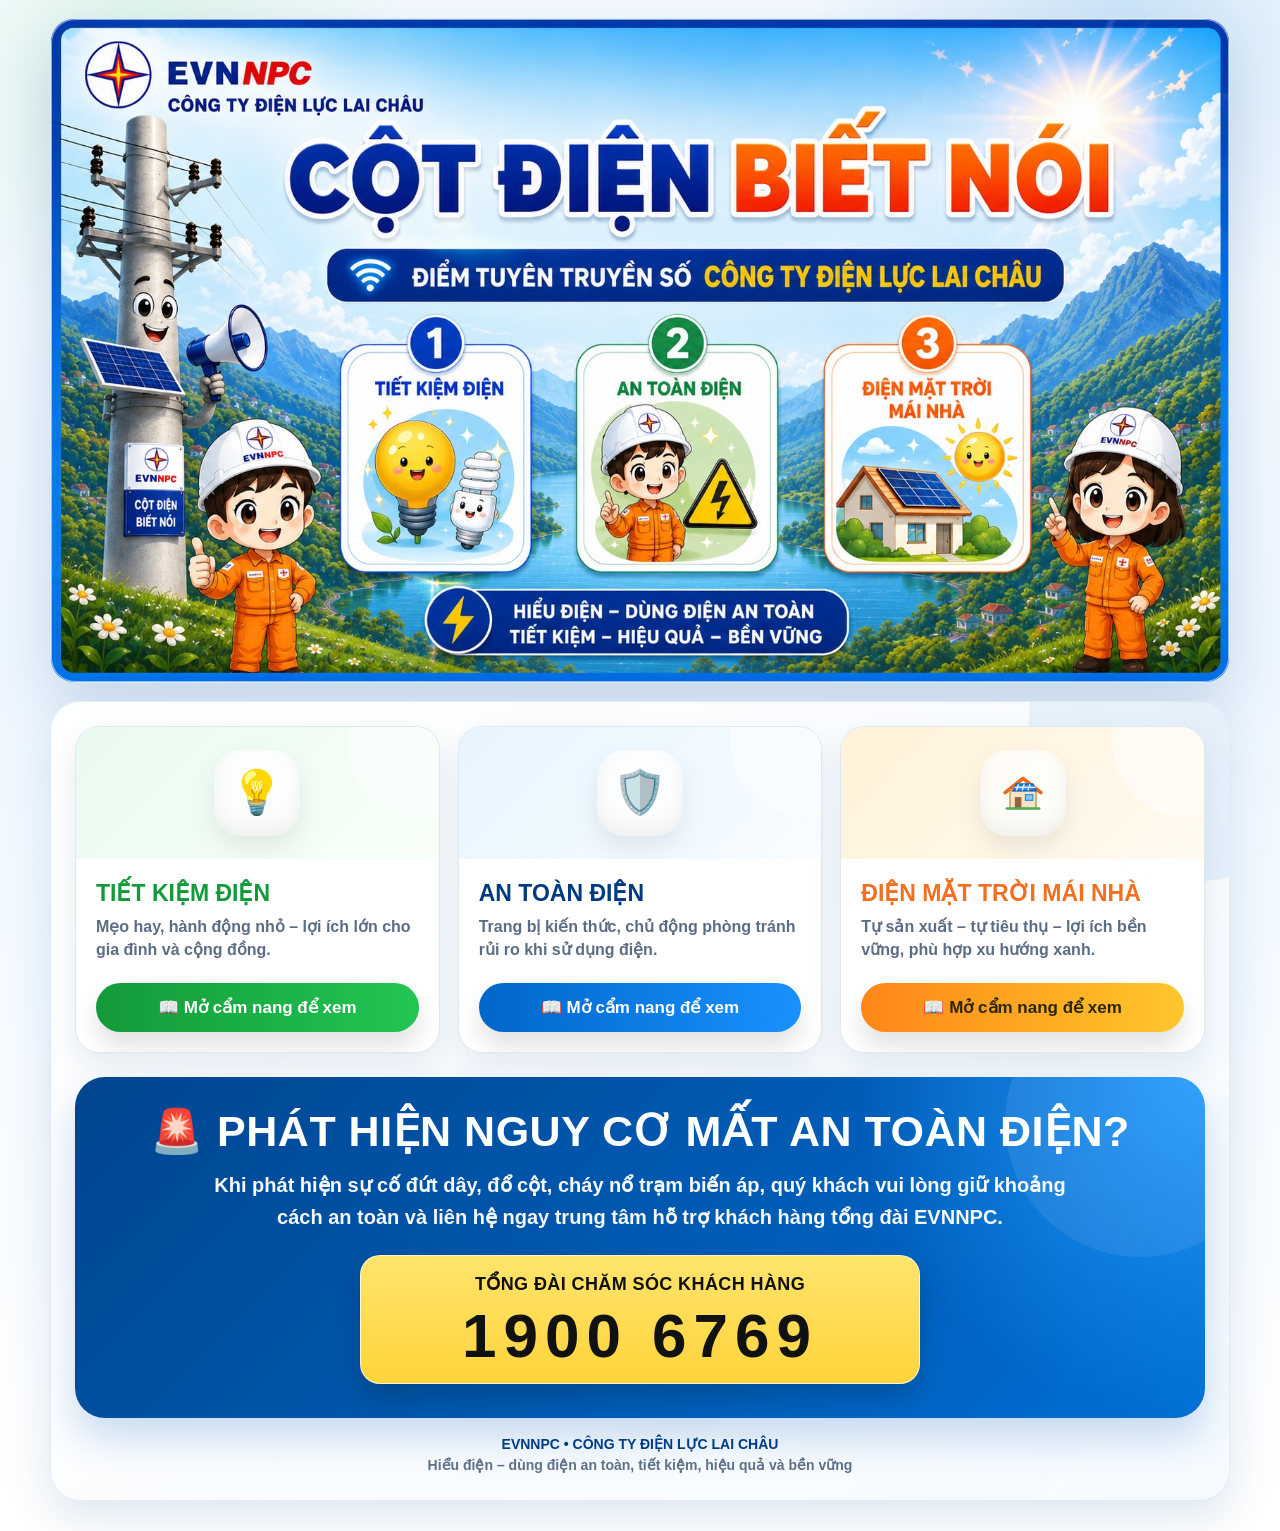
==== index.html @ 02623737 "Add files via upload" ====
<!DOCTYPE html>
<html lang="vi">
<head>
  <meta charset="UTF-8" />
  <meta name="viewport" content="width=device-width, initial-scale=1.0" />
  <title>Cột điện biết nói - Công ty Điện lực Lai Châu</title>
  <style>
    :root {
      --evn-blue: #005baa;
      --evn-blue-2: #0077d9;
      --evn-navy: #003a80;
      --green: #149a3a;
      --green-2: #22c553;
      --orange: #f36f21;
      --yellow: #ffd33d;
      --text: #17345c;
      --muted: #607089;
      --card-border: rgba(14, 78, 150, .13);
      --shadow: 0 18px 45px rgba(0, 74, 150, .13);
      --radius: 24px;
      --font-ui: "Segoe UI", Tahoma, Arial, sans-serif;
      --font-strong: Arial, "Helvetica Neue", Helvetica, sans-serif;
    }

    * { box-sizing: border-box; }

    html { scroll-behavior: smooth; }

    body {
      margin: 0;
      font-family: "Segoe UI", Roboto, "Helvetica Neue", Arial, sans-serif;
      color: var(--text);
      background:
        radial-gradient(circle at 12% 5%, rgba(35, 197, 83, .12), transparent 260px),
        radial-gradient(circle at 88% 0%, rgba(0, 119, 217, .16), transparent 320px),
        linear-gradient(180deg, #f6fbff 0%, #eef7ff 45%, #ffffff 100%);
    }

    .page {
      width: min(1180px, calc(100% - 28px));
      margin: 18px auto 30px;
    }

    .poster-shell {
      position: relative;
      border-radius: 24px;
      overflow: hidden;
      border: 1px solid rgba(0, 91, 170, .13);
      box-shadow: 0 22px 60px rgba(0, 61, 128, .18);
      background: #fff;
    }

    .poster-shell::after {
      content: "";
      position: absolute;
      inset: 0;
      pointer-events: none;
      box-shadow: inset 0 0 0 1px rgba(255,255,255,.55);
      border-radius: 24px;
    }

    .poster {
      width: 100%;
      display: block;
      aspect-ratio: 16 / 9;
      object-fit: cover;
    }

    .dashboard {
      position: relative;
      margin-top: 18px;
      padding: 24px;
      border-radius: 30px;
      background:
        linear-gradient(135deg, rgba(255,255,255,.96), rgba(244,250,255,.94)),
        radial-gradient(circle at top right, rgba(255, 211, 61, .25), transparent 280px);
      border: 1px solid rgba(0, 91, 170, .10);
      box-shadow: var(--shadow);
      overflow: hidden;
    }

    .dashboard::before {
      content: "";
      position: absolute;
      top: -140px;
      right: -120px;
      width: 320px;
      height: 320px;
      border-radius: 50%;
      background: rgba(0, 119, 217, .08);
    }

    .heading {
      position: relative;
      text-align: center;
      margin: 0 auto 22px;
      max-width: 780px;
    }

    .eyebrow {
      display: inline-flex;
      align-items: center;
      gap: 8px;
      padding: 7px 14px;
      border-radius: 999px;
      color: #fff;
      background: linear-gradient(90deg, var(--evn-navy), var(--evn-blue-2));
      font-weight: 800;
      font-size: 13px;
      letter-spacing: .4px;
      text-transform: uppercase;
      box-shadow: 0 10px 22px rgba(0, 91, 170, .18);
    }

    .heading h1 {
      margin: 12px 0 8px;
      font-size: clamp(27px, 4.2vw, 46px);
      line-height: 1.08;
      color: var(--evn-navy);
      text-transform: uppercase;
      letter-spacing: -1px;
    }

    .heading p {
      margin: 0;
      color: var(--muted);
      font-size: clamp(15px, 1.7vw, 18px);
      line-height: 1.55;
      font-weight: 600;
    }

    .cards {
      position: relative;
      display: grid;
      grid-template-columns: repeat(3, 1fr);
      gap: 18px;
      margin-top: 0;
    }

    .card {
      border: 1px solid var(--card-border);
      border-radius: var(--radius);
      background: rgba(255, 255, 255, .94);
      box-shadow: 0 14px 30px rgba(15, 70, 130, .10);
      overflow: hidden;
      min-height: 245px;
      display: flex;
      flex-direction: column;
      text-align: left;
      transition: transform .2s ease, box-shadow .2s ease, border-color .2s ease;
    }

    .card:hover {
      transform: translateY(-4px);
      box-shadow: 0 20px 36px rgba(15, 70, 130, .16);
      border-color: rgba(0, 91, 170, .22);
    }

    .card-top {
      min-height: 132px;
      display: grid;
      place-items: center;
      position: relative;
      overflow: hidden;
    }

    .card-top::after {
      content: "";
      position: absolute;
      right: -58px;
      top: -60px;
      width: 150px;
      height: 150px;
      border-radius: 50%;
      background: rgba(255,255,255,.5);
    }

    .icon {
      width: 86px;
      height: 86px;
      border-radius: 28px;
      background: rgba(255,255,255,.75);
      display: grid;
      place-items: center;
      font-size: 43px;
      box-shadow: inset 0 -10px 18px rgba(0,0,0,.05), 0 12px 26px rgba(0,0,0,.08);
      position: relative;
      z-index: 1;
    }

    .icon svg {
      width: 52px;
      height: 52px;
      display: block;
    }

    .card-body {
      padding: 21px 20px 20px;
      display: flex;
      flex-direction: column;
      flex: 1;
    }

    .card h2 {
      margin: 0 0 9px;
      font-size: 23px;
      line-height: 1.15;
      text-transform: uppercase;
      letter-spacing: 0;
    }

    .card p {
      margin: 0;
      color: #5b6d84;
      font-size: 16px;
      line-height: 1.45;
      font-weight: 600;
      flex: 1;
    }

    .open-btn {
      width: 100%;
      border: 0;
      margin-top: 22px;
      padding: 14px 16px;
      border-radius: 999px;
      color: #fff;
      cursor: pointer;
      font-size: 17px;
      font-weight: 800;
      font-family: var(--font-strong);
      letter-spacing: 0;
      display: inline-flex;
      justify-content: center;
      align-items: center;
      gap: 10px;
      box-shadow: 0 14px 24px rgba(0,0,0,.12);
      text-rendering: optimizeLegibility;
    }

    .saving .card-top { background: linear-gradient(135deg, #e9faef, #f8fff9); }
    .saving h2 { color: var(--green); }
    .saving .open-btn { background: linear-gradient(90deg, var(--green), var(--green-2)); }

    .safety .card-top { background: linear-gradient(135deg, #e7f5ff, #f8fcff); }
    .safety h2 { color: var(--evn-navy); }
    .safety .open-btn { background: linear-gradient(90deg, #0066c9, #1a91ff); }

    .solar .card-top { background: linear-gradient(135deg, #fff2d8, #fffaf0); }
    .solar h2 { color: var(--orange); }
    .solar .open-btn { background: linear-gradient(90deg, #ff8618, #ffc72c); color: #2b2700; }

    .hotline {
      position: relative;
      margin-top: 24px;
      padding: 30px 22px 34px;
      border-radius: 30px;
      overflow: hidden;
      color: #fff;
      text-align: center;
      background:
        radial-gradient(circle at right top, rgba(35, 156, 255, .95), transparent 350px),
        linear-gradient(135deg, #00458f 0%, #006ed4 100%);
      box-shadow: 0 20px 38px rgba(0, 87, 174, .20);
    }

    .hotline::before {
      content: "";
      position: absolute;
      width: 270px;
      height: 270px;
      border-radius: 50%;
      right: -70px;
      top: -90px;
      background: rgba(255,255,255,.08);
    }

    .hotline h2 {
      position: relative;
      margin: 0 0 12px;
      font-size: clamp(27px, 4vw, 43px);
      line-height: 1.15;
      text-transform: uppercase;
      letter-spacing: .5px;
    }

    .hotline p {
      position: relative;
      max-width: 870px;
      margin: 0 auto 22px;
      font-size: clamp(16px, 1.9vw, 20px);
      line-height: 1.6;
      font-weight: 700;
      opacity: .96;
    }

    .phone-box {
      position: relative;
      width: min(560px, 100%);
      margin: 0 auto;
      display: block;
      text-decoration: none;
      color: #111;
      background: linear-gradient(180deg, #ffe46c, #ffd43b);
      border: 1px solid rgba(255,255,255,.7);
      border-radius: 20px;
      padding: 17px 22px 16px;
      box-shadow: 0 14px 28px rgba(0,0,0,.18);
    }

    .phone-box span {
      display: block;
      font-weight: 800;
      font-family: var(--font-strong);
      text-transform: uppercase;
      font-size: 18px;
      letter-spacing: .4px;
      margin-bottom: 10px;
      line-height: 1.25;
    }

    .phone-box strong {
      display: block;
      font-size: clamp(39px, 6.5vw, 62px);
      line-height: 1;
      letter-spacing: 7px;
      font-weight: 900;
      font-family: var(--font-strong);
    }

    .footer {
      margin-top: 16px;
      text-align: center;
      color: #5f7188;
      font-size: 14px;
      line-height: 1.5;
      font-weight: 700;
    }

    .footer strong { color: var(--evn-navy); }

    @media (max-width: 900px) {
      .cards { grid-template-columns: 1fr; }
      .card { min-height: unset; }
      .card-top { min-height: 112px; }
      .card-body { padding: 18px; }
      .dashboard { padding: 18px; }
    }

    @media (max-width: 520px) {
      .page { width: min(100% - 18px, 1180px); margin-top: 9px; }
      .poster-shell { border-radius: 18px; }
      .poster-shell::after { border-radius: 18px; }
      .dashboard { margin-top: 12px; padding: 14px; border-radius: 22px; }
      .heading { margin-bottom: 16px; }
      .eyebrow { font-size: 11px; }
      .card { border-radius: 20px; }
      .icon { width: 74px; height: 74px; border-radius: 24px; font-size: 36px; }
      .card h2 { font-size: 20px; }
      .card p { font-size: 15px; }
      .hotline { padding: 24px 14px 26px; border-radius: 22px; }
      .phone-box strong { letter-spacing: 4px; }
    }
  </style>
</head>
<body>
  <main class="page">
    <section class="poster-shell" aria-label="Poster Cột điện biết nói">
      <img class="poster" src="[data-uri]" alt="Poster Cột điện biết nói - EVNNPC Công ty Điện lực Lai Châu" />
    </section>

    <section class="dashboard">
      <div class="cards">
        <article class="card saving">
          <div class="card-top"><div class="icon">💡</div></div>
          <div class="card-body">
            <h2>Tiết kiệm điện</h2>
            <p>Mẹo hay, hành động nhỏ – lợi ích lớn cho gia đình và cộng đồng.</p>
            <button class="open-btn" type="button" onclick="openFolder('tietkiem')">📖 Mở cẩm nang để xem</button>
          </div>
        </article>

        <article class="card safety">
          <div class="card-top"><div class="icon">🛡️</div></div>
          <div class="card-body">
            <h2>An toàn điện</h2>
            <p>Trang bị kiến thức, chủ động phòng tránh rủi ro khi sử dụng điện.</p>
            <button class="open-btn" type="button" onclick="openFolder('antoan')">📖 Mở cẩm nang để xem</button>
          </div>
        </article>

        <article class="card solar">
          <div class="card-top"><div class="icon" aria-hidden="true">
            <svg viewBox="0 0 64 64" role="img" aria-label="Ngôi nhà">
              <path d="M10 31.5 32 14l22 17.5" fill="none" stroke="#EA6B1F" stroke-width="4.5" stroke-linecap="round" stroke-linejoin="round"/>
              <path d="M16 29h32v22H16z" fill="#F7E3C6" stroke="#D79B5A" stroke-width="2" rx="2"/>
              <path d="M22 37h8v14h-8z" fill="#9B6238"/>
              <path d="M35 34h9v7h-9z" fill="#83C8FF" stroke="#3E8ED0" stroke-width="1.5"/>
              <path d="M24 21h20l4 8H20z" fill="#2F89F5" stroke="#1565C0" stroke-width="2"/>
              <g stroke="#D9EEFF" stroke-width="1.8">
                <line x1="26.5" y1="21" x2="24" y2="29"/>
                <line x1="33.5" y1="21" x2="31" y2="29"/>
                <line x1="40.5" y1="21" x2="38" y2="29"/>
                <line x1="21.5" y1="25" x2="47.5" y2="25"/>
              </g>
              <path d="M12 51h40" fill="none" stroke="#4CAF50" stroke-width="3" stroke-linecap="round"/>
            </svg>
          </div></div>
          <div class="card-body">
            <h2>Điện mặt trời mái nhà</h2>
            <p>Tự sản xuất – tự tiêu thụ – lợi ích bền vững, phù hợp xu hướng xanh.</p>
            <button class="open-btn" type="button" onclick="openFolder('mattroi')">📖 Mở cẩm nang để xem</button>
          </div>
        </article>
      </div>

      <section class="hotline" aria-label="Thông tin báo sự cố mất an toàn điện">
        <h2>🚨 Phát hiện nguy cơ mất an toàn điện?</h2>
        <p>Khi phát hiện sự cố đứt dây, đổ cột, cháy nổ trạm biến áp, quý khách vui lòng giữ khoảng cách an toàn và liên hệ ngay trung tâm hỗ trợ khách hàng tổng đài EVNNPC.</p>
        <a class="phone-box" href="tel:19006769" aria-label="Gọi tổng đài chăm sóc khách hàng 1900 6769">
          <span>Tổng đài chăm sóc khách hàng</span>
          <strong>1900 6769</strong>
        </a>
      </section>

      <div class="footer">
        <strong>EVNNPC • CÔNG TY ĐIỆN LỰC LAI CHÂU</strong><br />
        Hiểu điện – dùng điện an toàn, tiết kiệm, hiệu quả và bền vững
      </div>
    </section>
  </main>

  <script>
    const FOLDER_LINKS = {
      // Cẩm nang tiết kiệm điện
      tietkiem: "https://drive.google.com/drive/folders/1QVQDiTsxFUwxebDkpahVUg3ZFw4jDV5K?usp=sharing",
      // Cẩm nang an toàn điện
      antoan: "https://drive.google.com/drive/folders/1utMZHKBLcGWGC1r0pcp2ku6f-TtNDwLL?usp=sharing",
      // Cẩm nang điện mặt trời mái nhà
      mattroi: "https://drive.google.com/drive/folders/1nL00abPiMwqk_E2_p8Xc3EbnR1nwpLs-?usp=sharing"
    };

    function openFolder(type) {
      const link = FOLDER_LINKS[type];
      if (!link) {
        alert("Chưa cập nhật link folder cho mục này. Hãy dán link Google Drive vào phần FOLDER_LINKS ở cuối file HTML.");
        return;
      }
      window.open(link, "_blank", "noopener,noreferrer");
    }
  </script>
</body>
</html>
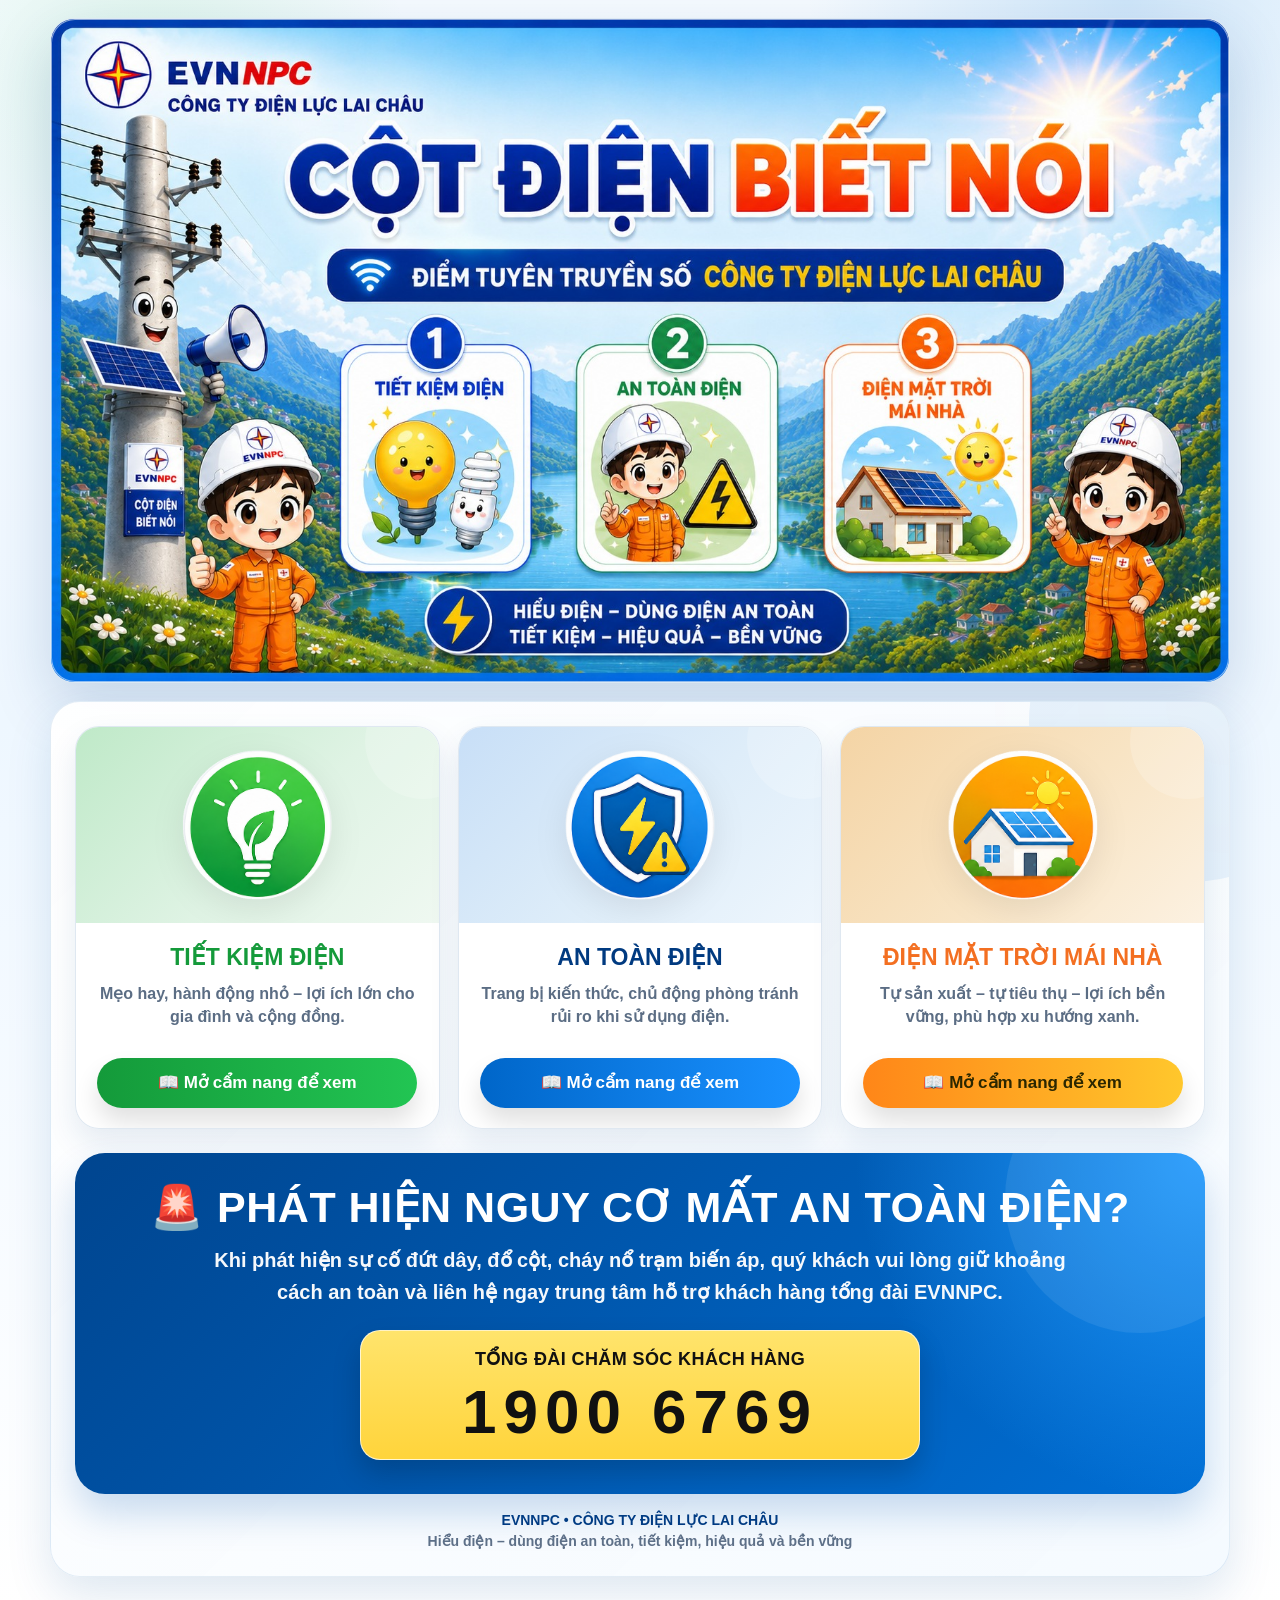
==== commit a7f5fe71: "Add files via upload" ====
--- a/index.html
+++ b/index.html
@@ -1,10 +1,11 @@
 <!DOCTYPE html>
+
 <html lang="vi">
 <head>
-  <meta charset="UTF-8" />
-  <meta name="viewport" content="width=device-width, initial-scale=1.0" />
-  <title>Cột điện biết nói - Công ty Điện lực Lai Châu</title>
-  <style>
+<meta charset="utf-8"/>
+<meta content="width=device-width, initial-scale=1.0" name="viewport"/>
+<title>Cột điện biết nói - Công ty Điện lực Lai Châu</title>
+<style>
     :root {
       --evn-blue: #005baa;
       --evn-blue-2: #0077d9;
@@ -24,10 +25,11 @@
 
     * { box-sizing: border-box; }
 
-    html { scroll-behavior: smooth; }
+    html { scroll-behavior: smooth; overflow-x: hidden; }
 
     body {
       margin: 0;
+      overflow-x: hidden;
       font-family: "Segoe UI", Roboto, "Helvetica Neue", Arial, sans-serif;
       color: var(--text);
       background:
@@ -157,11 +159,12 @@
     }
 
     .card-top {
-      min-height: 132px;
+      min-height: 146px;
       display: grid;
       place-items: center;
       position: relative;
       overflow: hidden;
+      padding: 16px;
     }
 
     .card-top::after {
@@ -172,26 +175,30 @@
       width: 150px;
       height: 150px;
       border-radius: 50%;
-      background: rgba(255,255,255,.5);
+      background: rgba(255,255,255,.36);
     }
 
     .icon {
-      width: 86px;
-      height: 86px;
-      border-radius: 28px;
-      background: rgba(255,255,255,.75);
+      width: 132px;
+      height: 132px;
       display: grid;
       place-items: center;
-      font-size: 43px;
-      box-shadow: inset 0 -10px 18px rgba(0,0,0,.05), 0 12px 26px rgba(0,0,0,.08);
       position: relative;
       z-index: 1;
-    }
-
-    .icon svg {
-      width: 52px;
-      height: 52px;
+      border-radius: 32px;
+      overflow: visible;
+    }
+
+    .icon img {
+      width: 100%;
+      height: 100%;
+      object-fit: contain;
+      object-position: center center;
       display: block;
+      border-radius: 26px;
+      transform: scale(.91);
+      transform-origin: center center;
+      filter: drop-shadow(0 10px 18px rgba(0,0,0,.10));
     }
 
     .card-body {
@@ -199,14 +206,16 @@
       display: flex;
       flex-direction: column;
       flex: 1;
+      gap: 8px;
     }
 
     .card h2 {
-      margin: 0 0 9px;
+      margin: 0 0 4px;
       font-size: 23px;
       line-height: 1.15;
       text-transform: uppercase;
       letter-spacing: 0;
+      text-wrap: balance;
     }
 
     .card p {
@@ -216,6 +225,7 @@
       line-height: 1.45;
       font-weight: 600;
       flex: 1;
+      text-wrap: pretty;
     }
 
     .open-btn {
@@ -238,15 +248,15 @@
       text-rendering: optimizeLegibility;
     }
 
-    .saving .card-top { background: linear-gradient(135deg, #e9faef, #f8fff9); }
+    .saving .card-top { background: linear-gradient(135deg, #d9f4df, #eefbf2); }
     .saving h2 { color: var(--green); }
     .saving .open-btn { background: linear-gradient(90deg, var(--green), var(--green-2)); }
 
-    .safety .card-top { background: linear-gradient(135deg, #e7f5ff, #f8fcff); }
+    .safety .card-top { background: linear-gradient(135deg, #d8efff, #edf8ff); }
     .safety h2 { color: var(--evn-navy); }
     .safety .open-btn { background: linear-gradient(90deg, #0066c9, #1a91ff); }
 
-    .solar .card-top { background: linear-gradient(135deg, #fff2d8, #fffaf0); }
+    .solar .card-top { background: linear-gradient(135deg, #ffe4b8, #fff3dc); }
     .solar h2 { color: var(--orange); }
     .solar .open-btn { background: linear-gradient(90deg, #ff8618, #ffc72c); color: #2b2700; }
 
@@ -340,104 +350,616 @@
     .footer strong { color: var(--evn-navy); }
 
     @media (max-width: 900px) {
-      .cards { grid-template-columns: 1fr; }
-      .card { min-height: unset; }
-      .card-top { min-height: 112px; }
-      .card-body { padding: 18px; }
+      .cards {
+        grid-template-columns: 1fr;
+        gap: 14px;
+      }
+      .card {
+        min-height: unset;
+        border-radius: 22px;
+      }
+      .card-top {
+        min-height: 138px;
+        padding: 12px 16px 6px;
+      }
+      .card-body {
+        padding: 18px 18px 20px;
+        align-items: center;
+        text-align: center;
+      }
+      .card h2 {
+        width: 100%;
+        font-size: 22px;
+      }
+      .card p {
+        width: 100%;
+        max-width: 430px;
+        font-size: 15px;
+        line-height: 1.5;
+      }
+      .open-btn {
+        width: auto;
+        min-width: min(100%, 280px);
+        margin-top: 16px;
+        padding: 13px 24px;
+      }
       .dashboard { padding: 18px; }
     }
 
     @media (max-width: 520px) {
-      .page { width: min(100% - 18px, 1180px); margin-top: 9px; }
+      .page { width: min(100% - 16px, 1180px); margin-top: 9px; }
       .poster-shell { border-radius: 18px; }
       .poster-shell::after { border-radius: 18px; }
-      .dashboard { margin-top: 12px; padding: 14px; border-radius: 22px; }
+      .dashboard { margin-top: 12px; padding: 14px 12px; border-radius: 22px; }
       .heading { margin-bottom: 16px; }
       .eyebrow { font-size: 11px; }
-      .card { border-radius: 20px; }
-      .icon { width: 74px; height: 74px; border-radius: 24px; font-size: 36px; }
-      .card h2 { font-size: 20px; }
-      .card p { font-size: 15px; }
+      .cards { gap: 12px; }
+      .card { border-radius: 18px; }
+      .card-top { min-height: 126px; padding: 10px 12px 4px; }
+      .icon { width: 96px; height: 96px; border-radius: 24px; }
+      .icon img { border-radius: 24px; }
+      .card-body { padding: 16px 14px 18px; }
+      .card h2 { font-size: clamp(18px, 6vw, 21px); }
+      .card p { font-size: 14px; }
+      .open-btn {
+        width: 100%;
+        min-width: 0;
+        max-width: 320px;
+        font-size: 16px;
+      }
       .hotline { padding: 24px 14px 26px; border-radius: 22px; }
       .phone-box strong { letter-spacing: 4px; }
     }
-  </style>
+  
+
+    /* Căn chỉnh lại cụm 3 thẻ nội dung để hiển thị cân đối trên điện thoại */
+    html, body {
+      width: 100%;
+      max-width: 100%;
+      overflow-x: hidden;
+    }
+
+    .cards, .card, .card-top, .card-body, .open-btn {
+      min-width: 0;
+      max-width: 100%;
+    }
+
+    .card {
+      isolation: isolate;
+    }
+
+    .card-top {
+      padding: 18px 12px 12px;
+    }
+
+    .card-body {
+      align-items: center;
+      text-align: center;
+    }
+
+    .card h2,
+    .card p {
+      width: 100%;
+      text-align: center;
+      overflow-wrap: break-word;
+      word-break: normal;
+      hyphens: auto;
+    }
+
+    .open-btn {
+      max-width: 320px;
+      margin-left: auto;
+      margin-right: auto;
+      white-space: normal;
+      line-height: 1.25;
+    }
+
+    @media (max-width: 900px) {
+      .cards {
+        grid-template-columns: 1fr;
+        gap: 20px;
+      }
+
+      .card {
+        width: 100%;
+        border-radius: 24px;
+        text-align: center;
+      }
+
+      .card-top {
+        min-height: 154px;
+        display: flex;
+        align-items: center;
+        justify-content: center;
+      }
+
+      .icon {
+        width: 122px;
+        height: 122px;
+        border-radius: 30px;
+      }
+
+      .icon img {
+        border-radius: 30px;
+      }
+
+      .card-body {
+        padding: 20px 18px 18px;
+      }
+
+      .card h2 {
+        margin-bottom: 10px;
+        font-size: 22px;
+        line-height: 1.22;
+        letter-spacing: .3px;
+      }
+
+      .card p {
+        max-width: 34rem;
+        margin-left: auto;
+        margin-right: auto;
+        font-size: 15.5px;
+        line-height: 1.55;
+      }
+
+      .open-btn {
+        min-height: 52px;
+        margin-top: 20px;
+        padding: 14px 18px;
+      }
+    }
+
+    @media (max-width: 520px) {
+      .page {
+        width: 100%;
+        padding-left: 9px;
+        padding-right: 9px;
+        margin: 9px auto 28px;
+      }
+
+      .poster-shell,
+      .poster-shell::after {
+        border-radius: 18px;
+      }
+
+      .dashboard {
+        width: 100%;
+        margin-top: 12px;
+        padding: 12px;
+        border-radius: 24px;
+      }
+
+      .dashboard::before {
+        width: 220px;
+        height: 220px;
+        top: -115px;
+        right: -110px;
+      }
+
+      .cards {
+        gap: 18px;
+      }
+
+      .card {
+        border-radius: 22px;
+        overflow: hidden;
+      }
+
+      .card-top {
+        min-height: 148px;
+        padding: 18px 10px 10px;
+      }
+
+      .card-top::after {
+        right: -76px;
+        top: -78px;
+        width: 166px;
+        height: 166px;
+      }
+
+      .icon {
+        width: 116px;
+        height: 116px;
+        border-radius: 28px;
+      }
+
+      .icon img {
+        border-radius: 28px;
+      }
+
+      .card-body {
+        padding: 19px 16px 17px;
+      }
+
+      .card h2 {
+        font-size: 21px;
+        line-height: 1.22;
+        margin-bottom: 9px;
+      }
+
+      .solar h2 {
+        font-size: 20px;
+      }
+
+      .card p {
+        font-size: 15px;
+        line-height: 1.5;
+      }
+
+      .open-btn {
+        width: 100%;
+        max-width: 100%;
+        min-height: 50px;
+        margin-top: 18px;
+        padding: 13px 14px;
+        font-size: 16px;
+        border-radius: 18px;
+      }
+
+      .hotline {
+        padding: 24px 14px 26px;
+        border-radius: 22px;
+      }
+
+      .phone-box strong {
+        letter-spacing: 4px;
+      }
+    }
+
+  
+
+    /* Hiệu chỉnh cuối: căn giữa icon, tránh bị cắt góc và làm nền tiệp màu hơn */
+    .saving .card-top { background: linear-gradient(135deg, #d9f4df, #eefbf2) !important; }
+    .safety .card-top { background: linear-gradient(135deg, #d8efff, #edf8ff) !important; }
+    .solar .card-top { background: linear-gradient(135deg, #ffe4b8, #fff3dc) !important; }
+
+    .icon {
+      width: 138px !important;
+      height: 138px !important;
+      border-radius: 34px !important;
+      overflow: visible !important;
+      background: transparent !important;
+    }
+
+    .icon img {
+      width: 100% !important;
+      height: 100% !important;
+      object-fit: contain !important;
+      object-position: center center !important;
+      border-radius: 30px !important;
+      transform: none !important;
+      filter: drop-shadow(0 10px 18px rgba(0,0,0,.10)) !important;
+    }
+
+    @media (max-width: 900px) {
+      .card-top { min-height: 158px !important; padding: 18px 12px 12px !important; }
+      .icon { width: 132px !important; height: 132px !important; }
+    }
+
+    @media (max-width: 520px) {
+      .card-top { min-height: 158px !important; padding: 18px 10px 12px !important; }
+      .icon { width: 136px !important; height: 136px !important; }
+    }
+
+  
+
+    
+
+    /* Final mobile icon alignment fix */
+    .saving .card-top {
+      background: linear-gradient(135deg, #d9f0dd 0%, #e9f7ec 100%) !important;
+    }
+    .safety .card-top {
+      background: linear-gradient(135deg, #d7e8fb 0%, #e9f3fd 100%) !important;
+    }
+    .solar .card-top {
+      background: linear-gradient(135deg, #f5e6c4 0%, #fbf2df 100%) !important;
+    }
+    .card-top {
+      display:flex !important;
+      align-items:center !important;
+      justify-content:center !important;
+      min-height: 170px !important;
+      padding: 16px !important;
+      overflow: hidden !important;
+    }
+    .card-top::after {
+      width: 110px !important;
+      height: 110px !important;
+      right: -38px !important;
+      top: -40px !important;
+      background: rgba(255,255,255,.18) !important;
+    }
+    .icon {
+      width: 138px !important;
+      height: 154px !important;
+      display:flex !important;
+      align-items:center !important;
+      justify-content:center !important;
+      overflow: visible !important;
+      margin: 0 auto !important;
+      background: transparent !important;
+      border-radius: 26px !important;
+    }
+    .icon img {
+      width: 138px !important;
+      height: 154px !important;
+      object-fit: contain !important;
+      object-position: center center !important;
+      display:block !important;
+      margin:0 auto !important;
+      background: transparent !important;
+      border-radius: 26px !important;
+      transform: none !important;
+      filter: none !important;
+      box-shadow: 0 10px 18px rgba(0,0,0,.06) !important;
+    }
+    @media (max-width: 520px) {
+      .card-top {
+        min-height: 168px !important;
+        padding: 14px 12px !important;
+      }
+      .icon {
+        width: 132px !important;
+        height: 147px !important;
+      }
+      .icon img {
+        width: 132px !important;
+        height: 147px !important;
+      }
+    }
+
+
+    /* ===== Icon mới + màu nền khu vực icon đã cân chỉnh ===== */
+    .saving .card-top {
+      background:
+        radial-gradient(circle at 50% 48%, rgba(255,255,255,.48) 0 66px, rgba(255,255,255,0) 68px),
+        linear-gradient(135deg, #bfeec8 0%, #dff7e4 54%, #f2fbf4 100%) !important;
+    }
+
+    .safety .card-top {
+      background:
+        radial-gradient(circle at 50% 48%, rgba(255,255,255,.44) 0 66px, rgba(255,255,255,0) 68px),
+        linear-gradient(135deg, #beddff 0%, #dcefff 54%, #f2f9ff 100%) !important;
+    }
+
+    .solar .card-top {
+      background:
+        radial-gradient(circle at 50% 48%, rgba(255,255,255,.44) 0 66px, rgba(255,255,255,0) 68px),
+        linear-gradient(135deg, #ffd29a 0%, #ffe8c4 55%, #fff5e6 100%) !important;
+    }
+
+    .card-top {
+      min-height: 182px !important;
+      padding: 18px 14px !important;
+      display: flex !important;
+      align-items: center !important;
+      justify-content: center !important;
+      overflow: hidden !important;
+    }
+
+    .card-top::after {
+      width: 124px !important;
+      height: 124px !important;
+      top: -48px !important;
+      right: -46px !important;
+      background: rgba(255, 255, 255, .22) !important;
+    }
+
+    .icon {
+      width: 154px !important;
+      height: 154px !important;
+      aspect-ratio: 1 / 1 !important;
+      display: flex !important;
+      align-items: center !important;
+      justify-content: center !important;
+      margin: 0 auto !important;
+      padding: 0 !important;
+      border-radius: 50% !important;
+      background: transparent !important;
+      overflow: visible !important;
+      position: relative !important;
+      z-index: 2 !important;
+    }
+
+    .icon img {
+      width: 100% !important;
+      height: 100% !important;
+      aspect-ratio: 1 / 1 !important;
+      display: block !important;
+      margin: 0 auto !important;
+      object-fit: contain !important;
+      object-position: center center !important;
+      border-radius: 50% !important;
+      transform: none !important;
+      background: transparent !important;
+      filter: drop-shadow(0 12px 18px rgba(0,0,0,.12)) !important;
+      box-shadow: none !important;
+    }
+
+    @media (max-width: 900px) {
+      .card-top {
+        min-height: 176px !important;
+        padding: 18px 12px !important;
+      }
+      .icon {
+        width: 148px !important;
+        height: 148px !important;
+      }
+    }
+
+    @media (max-width: 520px) {
+      .card-top {
+        min-height: 164px !important;
+        padding: 16px 10px !important;
+      }
+      .icon {
+        width: 138px !important;
+        height: 138px !important;
+      }
+      .saving .card-top,
+      .safety .card-top,
+      .solar .card-top {
+        background-size: 100% 100% !important;
+      }
+    }
+
+
+
+/* ===== Final override: icon centered perfectly, white ring even ===== */
+.saving .card-top {
+  background:
+    radial-gradient(circle at 50% 50%, rgba(255,255,255,.46) 0 74px, rgba(255,255,255,0) 75px),
+    linear-gradient(135deg, #bfe9c8 0%, #dff3e4 55%, #eff8f1 100%) !important;
+}
+
+.safety .card-top {
+  background:
+    radial-gradient(circle at 50% 50%, rgba(255,255,255,.44) 0 74px, rgba(255,255,255,0) 75px),
+    linear-gradient(135deg, #c8dff7 0%, #deedf9 55%, #eef6fd 100%) !important;
+}
+
+.solar .card-top {
+  background:
+    radial-gradient(circle at 50% 50%, rgba(255,255,255,.44) 0 74px, rgba(255,255,255,0) 75px),
+    linear-gradient(135deg, #f4d4a5 0%, #f8e4c4 55%, #fcf1e1 100%) !important;
+}
+
+.card-top {
+  min-height: 188px !important;
+  padding: 20px 16px !important;
+  display: flex !important;
+  align-items: center !important;
+  justify-content: center !important;
+  overflow: hidden !important;
+}
+
+.card-top::after {
+  width: 116px !important;
+  height: 116px !important;
+  top: -44px !important;
+  right: -42px !important;
+  background: rgba(255,255,255,.18) !important;
+}
+
+.icon {
+  width: 156px !important;
+  height: 156px !important;
+  min-width: 156px !important;
+  min-height: 156px !important;
+  aspect-ratio: 1 / 1 !important;
+  flex: 0 0 156px !important;
+  margin: 0 auto !important;
+  padding: 0 !important;
+  display: flex !important;
+  align-items: center !important;
+  justify-content: center !important;
+  border-radius: 50% !important;
+  overflow: visible !important;
+  background: transparent !important;
+  position: relative !important;
+  z-index: 2 !important;
+}
+
+.icon img {
+  width: 100% !important;
+  height: 100% !important;
+  min-width: 100% !important;
+  min-height: 100% !important;
+  display: block !important;
+  margin: 0 auto !important;
+  object-fit: contain !important;
+  object-position: center center !important;
+  border-radius: 50% !important;
+  transform: none !important;
+  background: transparent !important;
+  box-shadow: none !important;
+  filter: drop-shadow(0 10px 16px rgba(0,0,0,.08)) !important;
+}
+
+@media (max-width: 900px) {
+  .card-top {
+    min-height: 184px !important;
+    padding: 18px 14px !important;
+  }
+  .icon {
+    width: 148px !important;
+    height: 148px !important;
+    min-width: 148px !important;
+    min-height: 148px !important;
+    flex-basis: 148px !important;
+  }
+}
+
+@media (max-width: 520px) {
+  .card-top {
+    min-height: 178px !important;
+    padding: 16px 12px !important;
+  }
+  .icon {
+    width: 142px !important;
+    height: 142px !important;
+    min-width: 142px !important;
+    min-height: 142px !important;
+    flex-basis: 142px !important;
+  }
+}
+</style>
 </head>
 <body>
-  <main class="page">
-    <section class="poster-shell" aria-label="Poster Cột điện biết nói">
-      <img class="poster" src="[data-uri]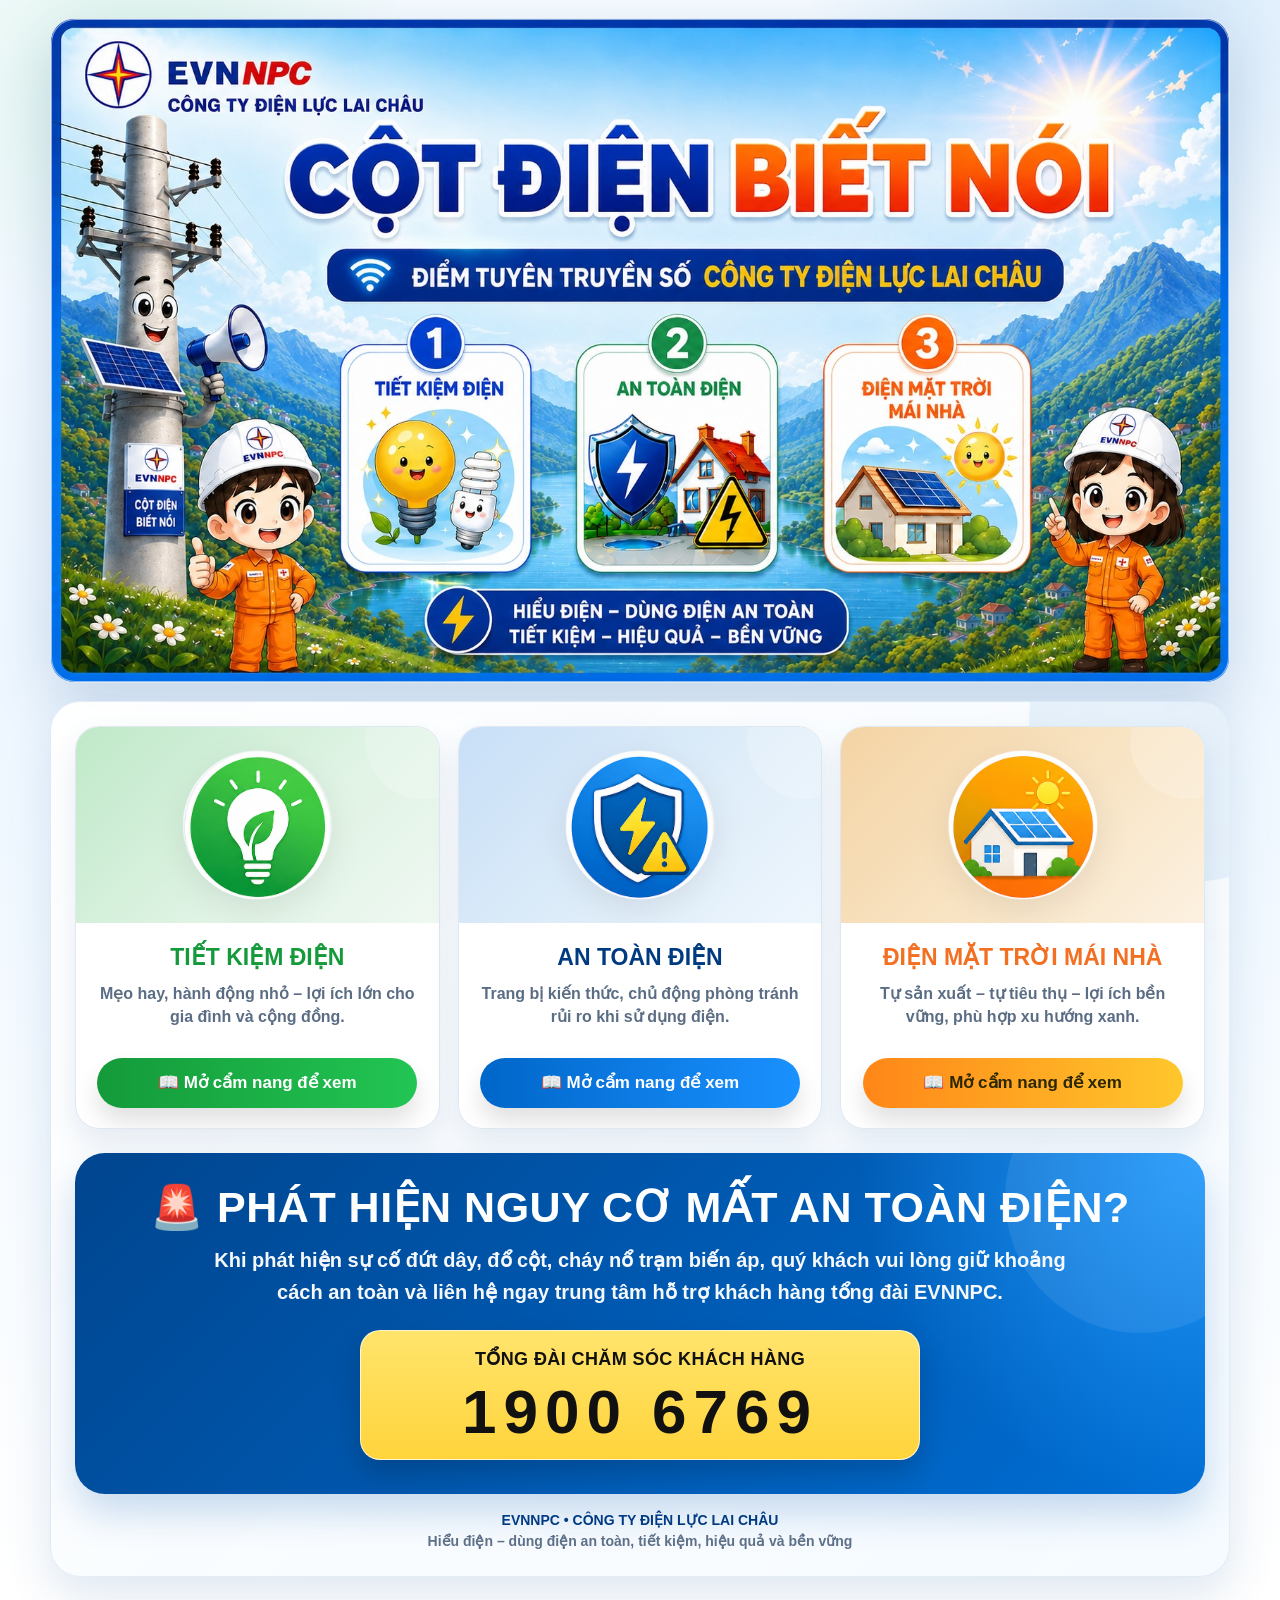
==== commit 66463271: "Add files via upload" ====
--- a/index.html
+++ b/index.html
@@ -909,7 +909,7 @@
 <body>
 <main class="page">
 <section aria-label="Poster Cột điện biết nói" class="poster-shell">
-<img alt="Poster Cột điện biết nói - EVNNPC Công ty Điện lực Lai Châu" class="poster" src="[data-uri]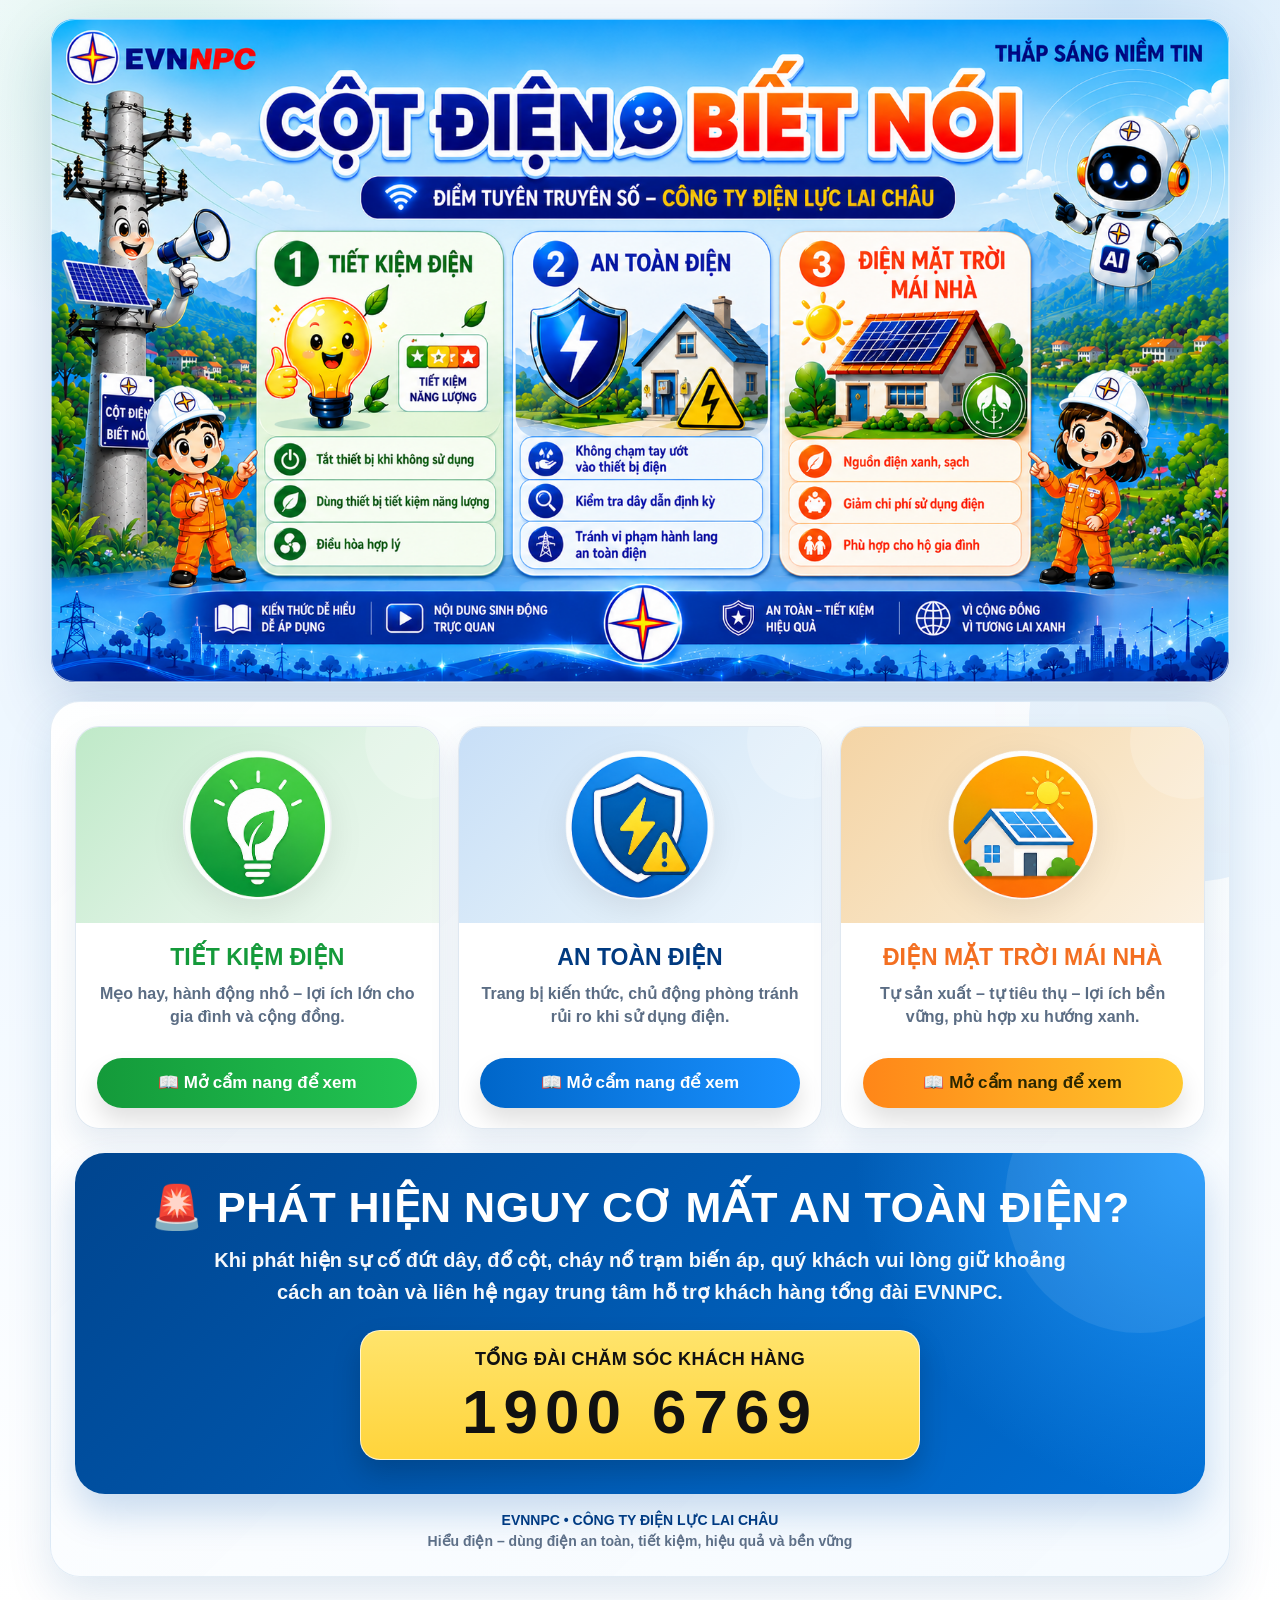
==== commit 7d1af4eb: "Add files via upload" ====
--- a/index.html
+++ b/index.html
@@ -909,7 +909,7 @@
 <body>
 <main class="page">
 <section aria-label="Poster Cột điện biết nói" class="poster-shell">
-<img alt="Poster Cột điện biết nói - EVNNPC Công ty Điện lực Lai Châu" class="poster" src="[data-uri]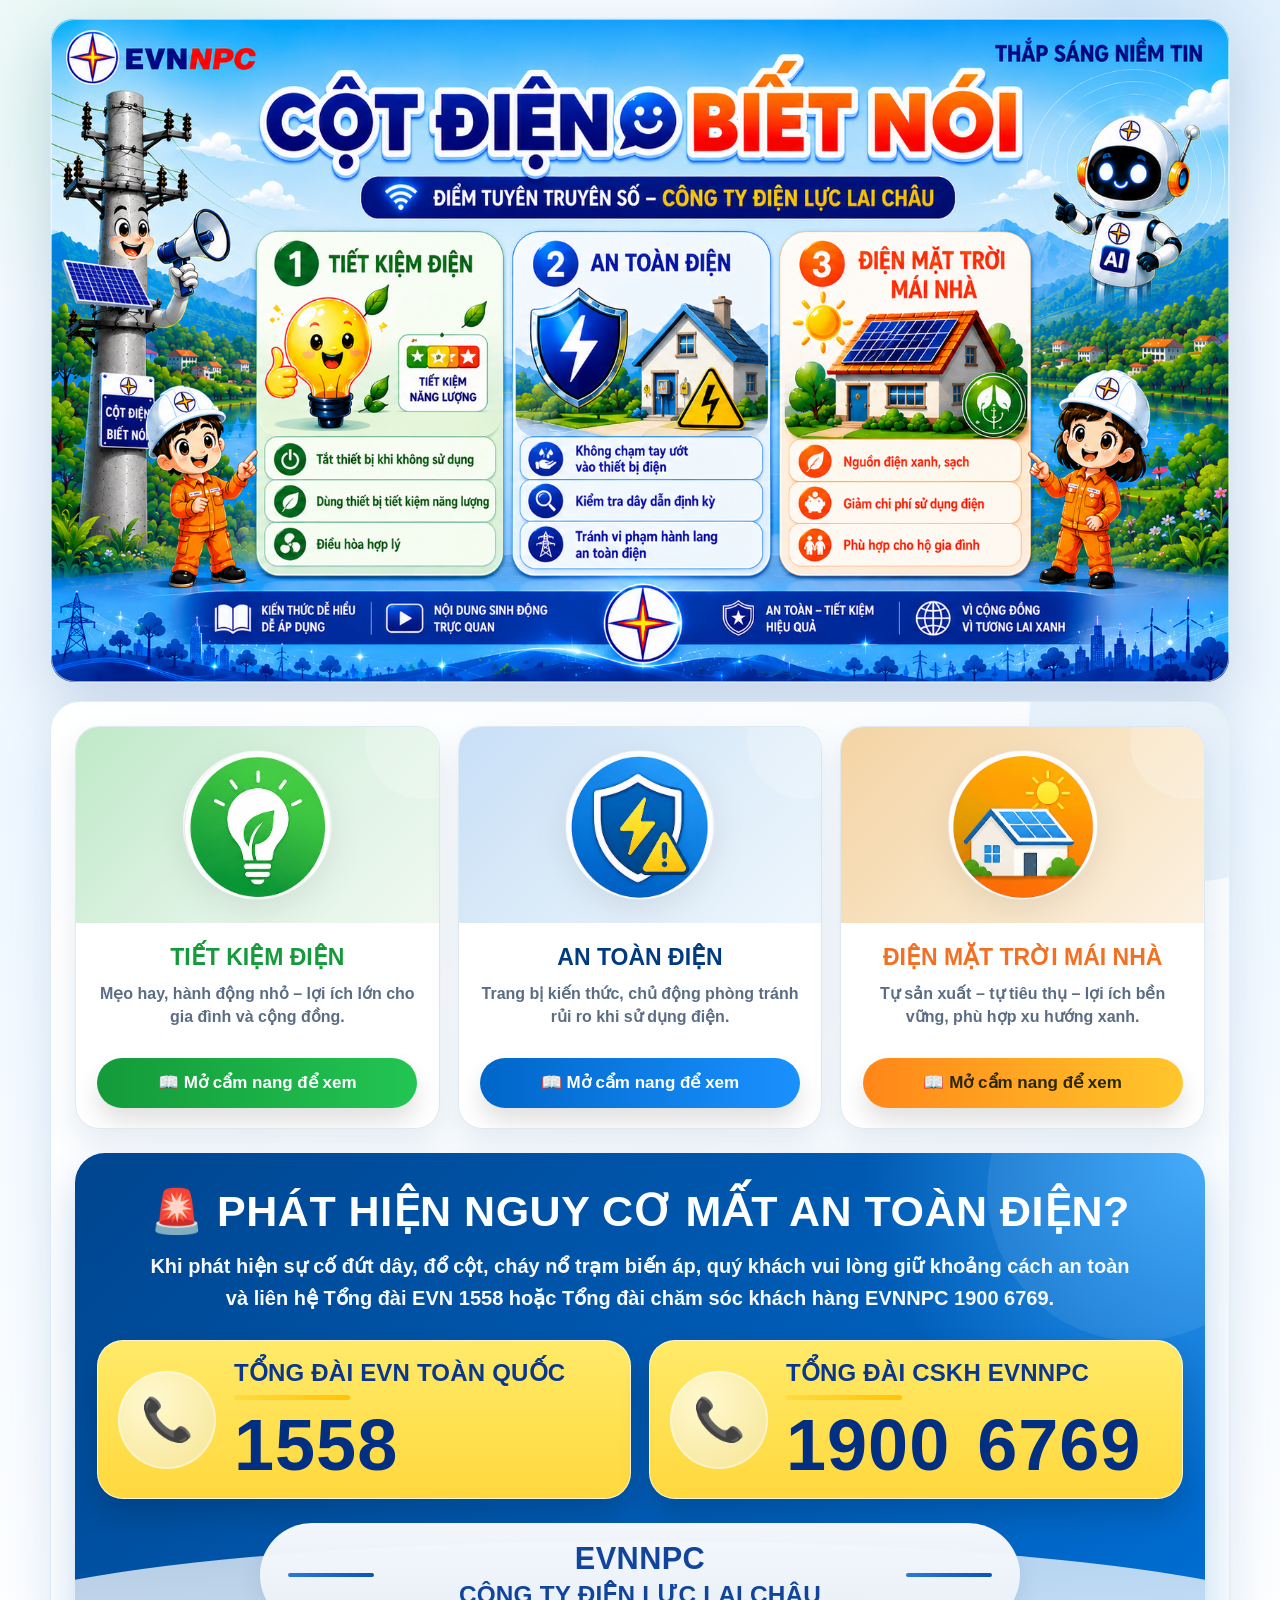
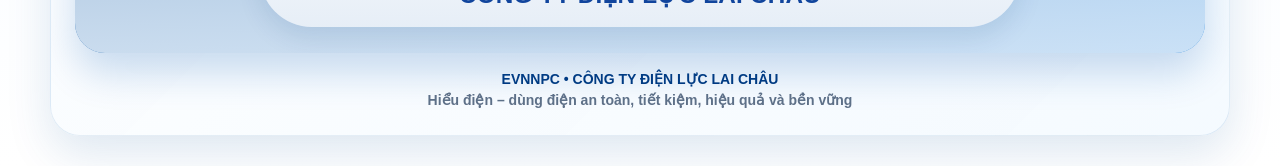
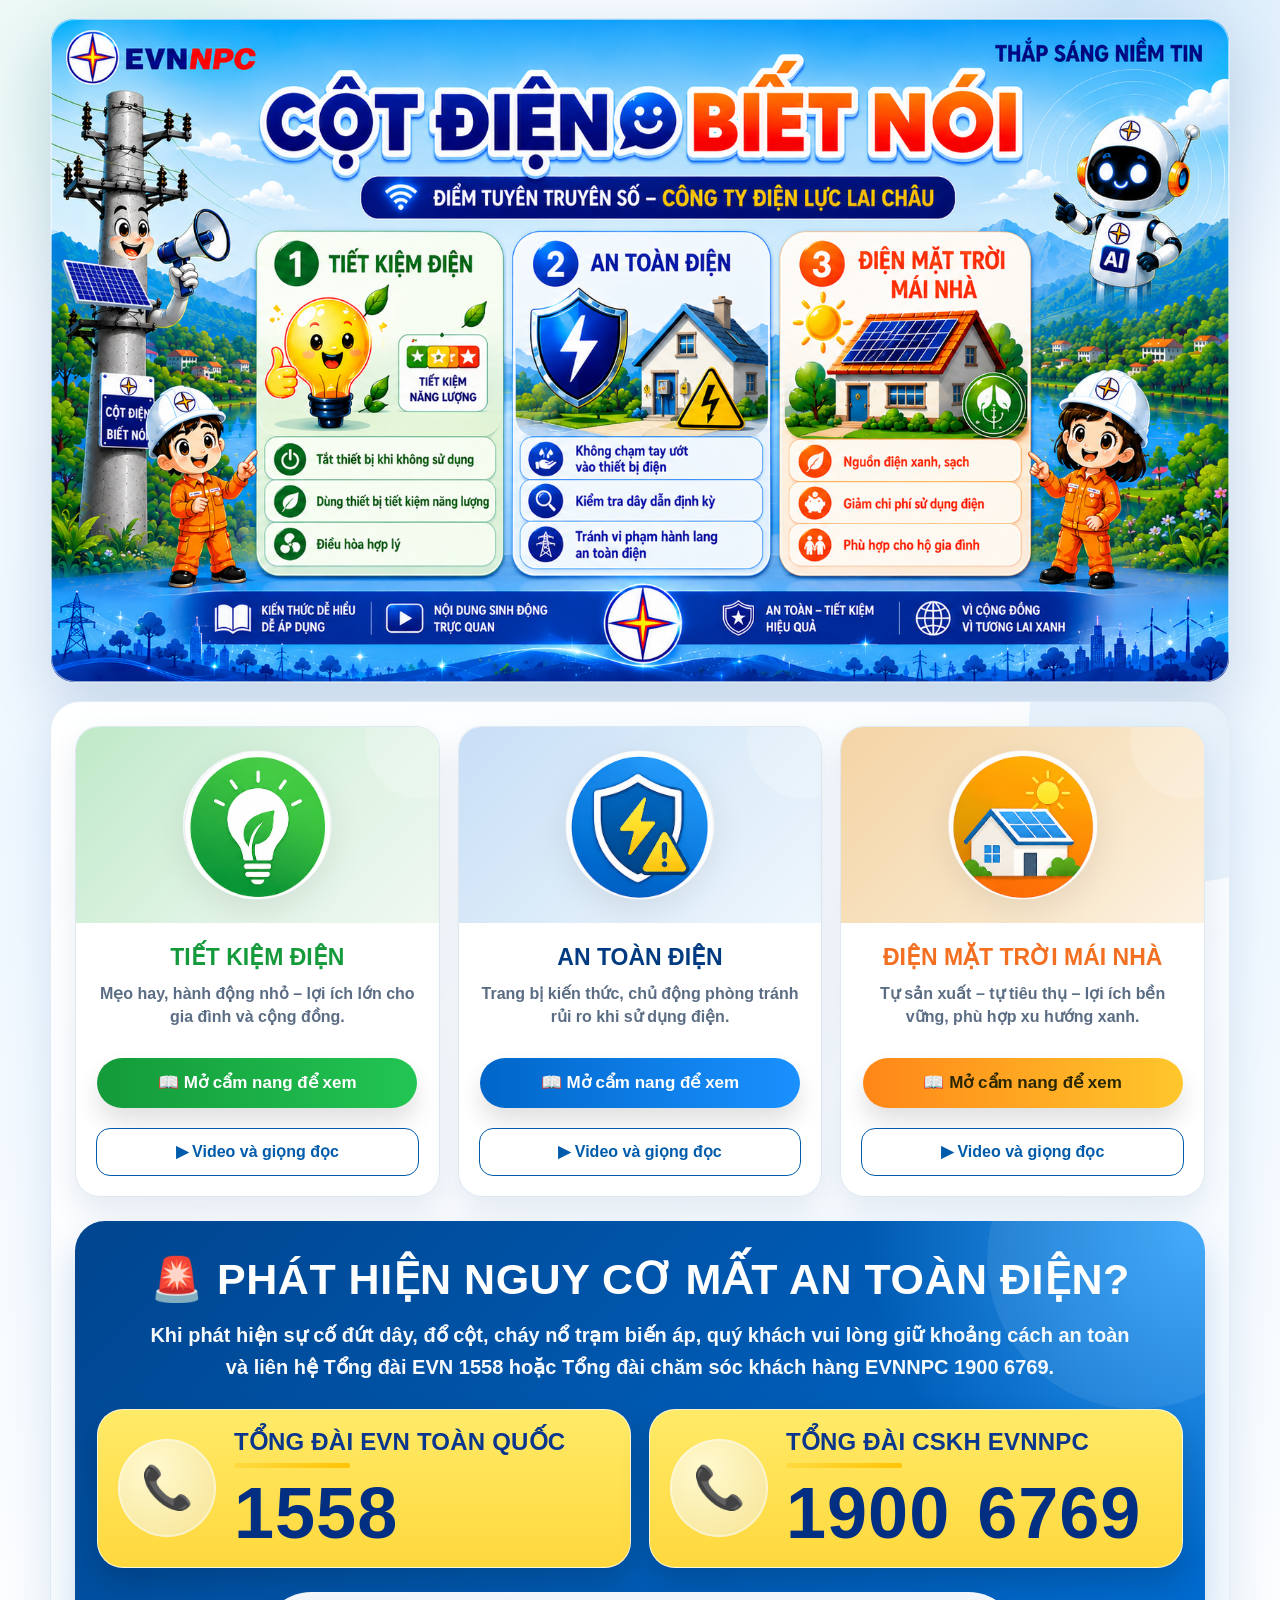
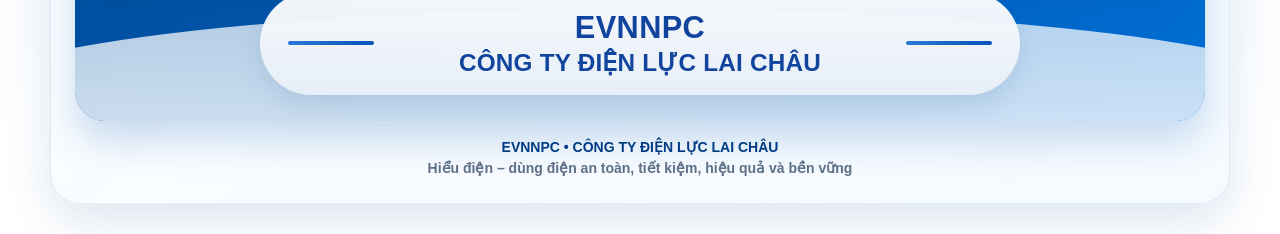
